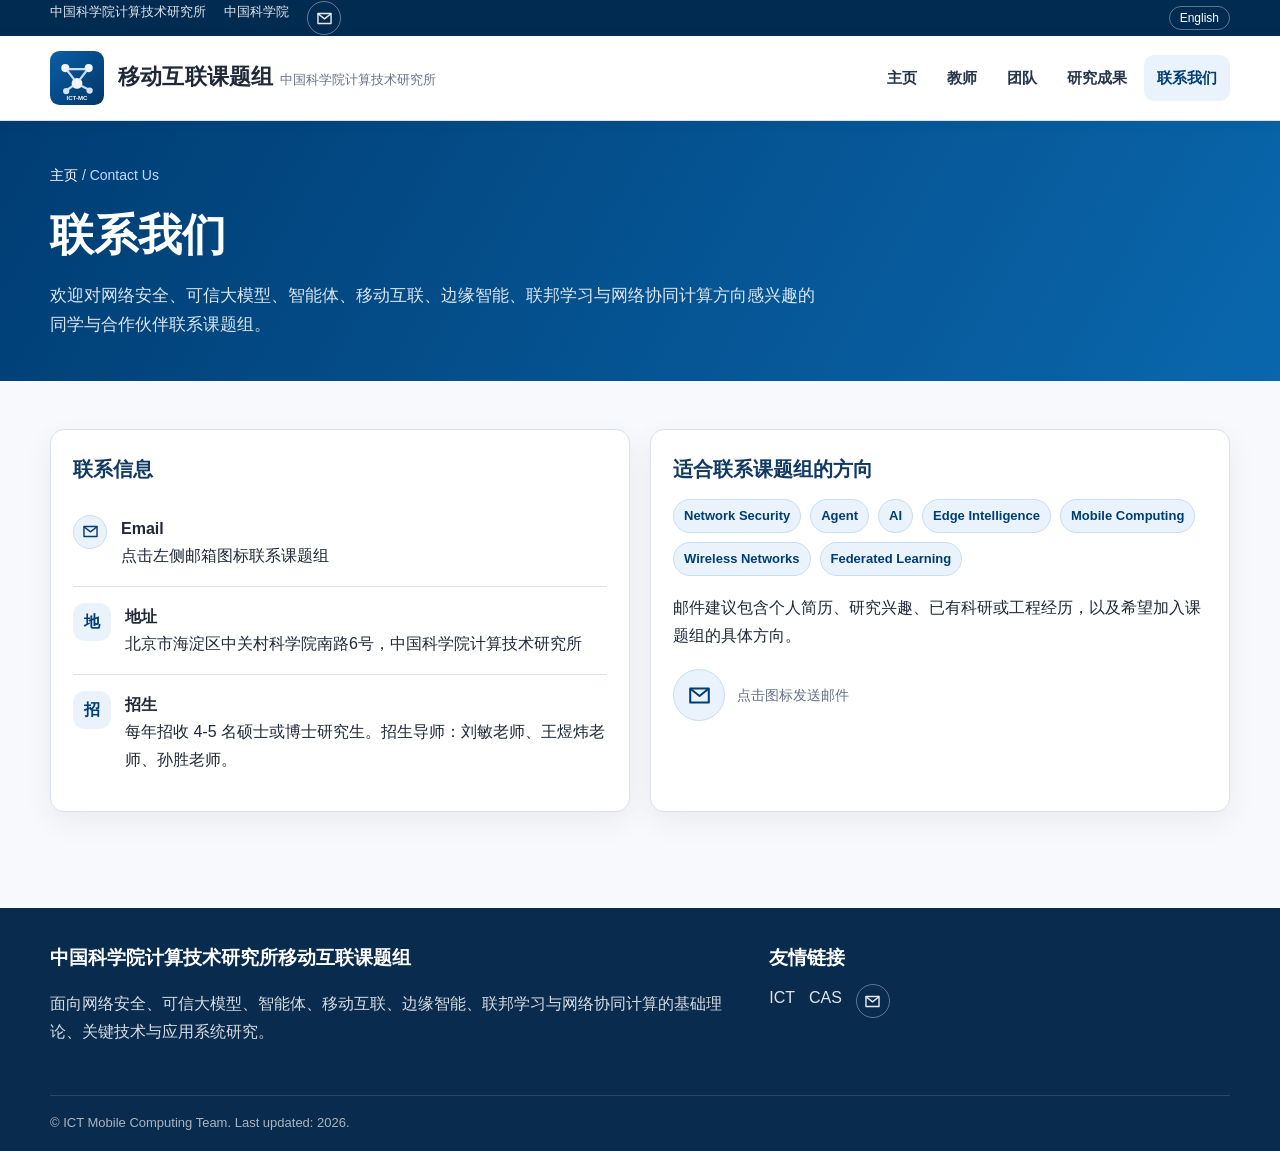
==== contact.html @ 2c38e971 "Update lab website" ====
<!doctype html>
<html lang="zh-CN" data-lang="zh-CN">
<head>
  <meta charset="utf-8">
  <meta name="viewport" content="width=device-width, initial-scale=1">
  <meta name="description" content="联系中国科学院计算技术研究所移动互联课题组">
  <title>Contact Us | ICT Mobile Computing Team</title>
  <script>
    (function () {
      try {
        var saved = localStorage.getItem("ictmc-lang");
        document.documentElement.setAttribute("data-lang", saved === "en" ? "en" : "zh-CN");
        document.documentElement.lang = saved === "en" ? "en" : "zh-CN";
      } catch (e) {
        document.documentElement.setAttribute("data-lang", "zh-CN");
      }
    })();
  </script>
  <link rel="stylesheet" href="assets/css/site.css">
</head>
<body data-page="contact">
  <div class="topbar">
    <div class="topbar-inner">
      <div class="top-links">
        <a href="https://www.ict.ac.cn/" target="_blank" rel="noopener">中国科学院计算技术研究所</a>
        <a href="https://www.cas.cn/" target="_blank" rel="noopener">中国科学院</a>
        <a class="mail-icon-link" href="mailto:gzbww2024@163.com" aria-label="发送邮件 / Send email" title="发送邮件 / Send email">
          <svg viewBox="0 0 24 24" aria-hidden="true" focusable="false"><path d="M3.75 5.75h16.5v12.5H3.75z" fill="none" stroke="currentColor" stroke-width="1.8" stroke-linejoin="round"/><path d="m4.25 6.25 7.75 6.2 7.75-6.2" fill="none" stroke="currentColor" stroke-width="1.8" stroke-linecap="round" stroke-linejoin="round"/></svg>
        </a>
      </div>
      <button class="lang-toggle" type="button" data-lang-toggle>English</button>
    </div>
  </div>

  <header class="site-header">
  <div class="header-inner">
    <a class="brand" href="index.html">
      <img class="brand-mark" src="assets/img/lab-mark.svg" alt="ICT Mobile Computing Team logo">
      <span>
        <span class="brand-name">
          <span class="lang-zh">移动互联课题组</span>
          <span class="lang-en">ICT Mobile Computing Team</span>
        </span>
        <span class="brand-sub">
          <span class="lang-zh">中国科学院计算技术研究所</span>
          <span class="lang-en">Institute of Computing Technology, CAS</span>
        </span>
      </span>
    </a>

    <button class="menu-toggle" type="button" data-menu-toggle aria-expanded="false">
      Menu
    </button>

    <nav class="nav" aria-label="Main Navigation">
      <a data-page="home" href="index.html">
        <span class="lang-zh">主页</span>
        <span class="lang-en">Home</span>
      </a>

      <a data-page="teachers" href="teachers.html">
        <span class="lang-zh">教师</span>
        <span class="lang-en">Teachers</span>
      </a>

      <a data-page="group" href="group.html">
        <span class="lang-zh">团队</span>
        <span class="lang-en">Group</span>
      </a>

      <a data-page="publications" href="publications.html">
        <span class="lang-zh">研究成果</span>
        <span class="lang-en">Publications</span>
      </a>

      <a data-page="contact" href="contact.html">
        <span class="lang-zh">联系我们</span>
        <span class="lang-en">Contact Us</span>
      </a>
    </nav>
  </div>
</header>

  <main>
    <section class="page-hero">
      <div class="container">
        <div class="breadcrumb"><a href="index.html"><span class="lang-zh">主页</span><span class="lang-en">Home</span></a> / Contact Us</div>
        <h1><span class="lang-zh">联系我们</span><span class="lang-en">Contact Us</span></h1>
        <p><span class="lang-zh">欢迎对网络安全、可信大模型、智能体、移动互联、边缘智能、联邦学习与网络协同计算方向感兴趣的同学与合作伙伴联系课题组。</span><span class="lang-en">Students and collaborators interested in cybersecurity, trustworthy AI, intelligent agents, mobile computing, edge intelligence, federated learning, and networked collaborative systems are welcome to contact us.</span></p>
      </div>
    </section>

    <section class="section">
      <div class="container contact-grid">
        <article class="card">
          <div class="card-body">
            <h3><span class="lang-zh">联系信息</span><span class="lang-en">Contact Information</span></h3>
            <div class="contact-item">
              <a class="contact-icon mail-icon-link" href="mailto:gzbww2024@163.com" aria-label="发送邮件 / Send email" title="发送邮件 / Send email">
                <svg viewBox="0 0 24 24" aria-hidden="true" focusable="false"><path d="M3.75 5.75h16.5v12.5H3.75z" fill="none" stroke="currentColor" stroke-width="1.8" stroke-linejoin="round"/><path d="m4.25 6.25 7.75 6.2 7.75-6.2" fill="none" stroke="currentColor" stroke-width="1.8" stroke-linecap="round" stroke-linejoin="round"/></svg>
              </a>
              <div>
                <strong>Email</strong><br>
                <span class="lang-zh">点击左侧邮箱图标联系课题组</span><span class="lang-en">Click the envelope icon to contact the team.</span>
              </div>
            </div>
            <div class="contact-item">
              <div class="contact-icon">地</div>
              <div><strong><span class="lang-zh">地址</span><span class="lang-en">Address</span></strong><br><span class="lang-zh">北京市海淀区中关村科学院南路6号，中国科学院计算技术研究所</span><span class="lang-en">Institute of Computing Technology, Chinese Academy of Sciences, No. 6 Kexueyuan South Road, Zhongguancun, Haidian District, Beijing</span></div>
            </div>
            <div class="contact-item">
              <div class="contact-icon">招</div>
              <div><strong><span class="lang-zh">招生</span><span class="lang-en">Admissions</span></strong><br><span class="lang-zh">每年招收 4-5 名硕士或博士研究生。招生导师：刘敏老师、王煜炜老师、孙胜老师。</span><span class="lang-en">The team recruits 4-5 master or PhD students each year. Advisors: Prof. Min Liu, Prof. Yuwei Wang, and Prof. Sheng Sun.</span></div>
            </div>
          </div>
        </article>

        <article class="card">
          <div class="card-body">
            <h3><span class="lang-zh">适合联系课题组的方向</span><span class="lang-en">Topics of Interest</span></h3>
            <div class="tag-list">
                <span class="tag">Network Security</span>
                <span class="tag">Agent</span>
                <span class="tag">AI</span>
                
                <span class="tag">Edge Intelligence</span>
                <span class="tag">Mobile Computing</span>
                <span class="tag">Wireless Networks</span>
                <span class="tag">Federated Learning</span>
            </div>
            <p style="margin-top:18px"><span class="lang-zh">邮件建议包含个人简历、研究兴趣、已有科研或工程经历，以及希望加入课题组的具体方向。</span><span class="lang-en">An inquiry email is encouraged to include your CV, research interests, prior research or engineering experience, and the specific direction you hope to work on.</span></p>
            <div class="mail-action">
              <a class="mail-icon-link mail-icon-large" href="mailto:gzbww2024@163.com" aria-label="发送邮件 / Send email" title="发送邮件 / Send email">
                <svg viewBox="0 0 24 24" aria-hidden="true" focusable="false"><path d="M3.75 5.75h16.5v12.5H3.75z" fill="none" stroke="currentColor" stroke-width="1.8" stroke-linejoin="round"/><path d="m4.25 6.25 7.75 6.2 7.75-6.2" fill="none" stroke="currentColor" stroke-width="1.8" stroke-linecap="round" stroke-linejoin="round"/></svg>
              </a>
              <p class="mail-hint"><span class="lang-zh">点击图标发送邮件</span><span class="lang-en">Click the icon to send an email.</span></p>
            </div>
          </div>
        </article>
      </div>
    </section>
  </main>

   <footer class="footer"><div class="footer-inner"><div><h3><span class="lang-zh">中国科学院计算技术研究所移动互联课题组</span><span class="lang-en">ICT Mobile Computing Team</span></h3><p><span class="lang-zh">面向网络安全、可信大模型、智能体、移动互联、边缘智能、联邦学习与网络协同计算的基础理论、关键技术与应用系统研究。</span><span class="lang-en">Research on cybersecurity
 trustworthy artificial intelligence, intelligent agents, mobile computing, edge intelligence, federated learning, and networked collaborative systems.</span></p></div><div><h3><span class="lang-zh">友情链接</span><span class="lang-en">Links</span></h3><div class="footer-links"><a href="https://www.ict.ac.cn/" target="_blank" rel="noopener">ICT</a><a href="https://www.cas.cn/" target="_blank" rel="noopener">CAS</a><a class="mail-icon-link" href="mailto:liumin@ict.ac.cn" aria-label="发送邮件 / Send email" title="发送邮件 / Send email"><svg viewBox="0 0 24 24" aria-hidden="true" focusable="false"><path d="M3.75 5.75h16.5v12.5H3.75z" fill="none" stroke="currentColor" stroke-width="1.8" stroke-linejoin="round"/><path d="m4.25 6.25 7.75 6.2 7.75-6.2" fill="none" stroke="currentColor" stroke-width="1.8" stroke-linecap="round" stroke-linejoin="round"/></svg></a></div></div></div><div class="container copyright">© ICT Mobile Computing Team. Last updated: 2026.</div></footer>

  <script src="assets/js/main.js"></script>
</body>
</html>
---- assets/css/site.css ----
:root {
  --ict-blue: #003d73;
  --ict-blue-2: #075a9d;
  --ict-blue-3: #eaf3fb;
  --ict-red: #b42318;
  --ink: #1f2937;
  --muted: #667085;
  --line: #d9e2ec;
  --paper: #ffffff;
  --soft: #f5f8fb;
  --shadow: 0 18px 45px rgba(15, 23, 42, .10);
  --radius: 14px;
  --max: 1180px;
}

* { box-sizing: border-box; }
html { scroll-behavior: smooth; }
body {
  margin: 0;
  color: var(--ink);
  background: #f7f9fc;
  font-family: "Noto Sans SC", "Microsoft YaHei", "PingFang SC", Arial, Helvetica, sans-serif;
  line-height: 1.72;
}
a { color: var(--ict-blue-2); text-decoration: none; }
a:hover { color: var(--ict-red); }
img { max-width: 100%; display: block; }

.lang-en { display: none !important; }
.lang-zh { display: inline !important; }
html[data-lang="en"] .lang-zh { display: none !important; }
html[data-lang="en"] .lang-en { display: inline !important; }
html[data-lang="zh-CN"] .lang-en { display: none !important; }
html[data-lang="zh-CN"] .lang-zh { display: inline !important; }

.topbar {
  background: #022b52;
  color: rgba(255,255,255,.88);
  font-size: 13px;
}
.topbar-inner, .header-inner, .container, .footer-inner {
  width: min(var(--max), calc(100% - 36px));
  margin: 0 auto;
}
.topbar-inner {
  display: flex;
  align-items: center;
  justify-content: space-between;
  min-height: 36px;
  gap: 16px;
}
.top-links { display: flex; flex-wrap: wrap; gap: 18px; }
.top-links a { color: rgba(255,255,255,.88); }
.top-links a:hover { color: #fff; }
.lang-toggle {
  border: 1px solid rgba(255,255,255,.35);
  color: #fff;
  background: transparent;
  padding: 4px 10px;
  border-radius: 999px;
  cursor: pointer;
  font-size: 12px;
}

.site-header {
  background: var(--paper);
  border-bottom: 1px solid var(--line);
  position: sticky;
  top: 0;
  z-index: 50;
  box-shadow: 0 2px 16px rgba(15, 23, 42, .04);
}
.header-inner {
  display: flex;
  align-items: center;
  justify-content: space-between;
  gap: 18px;
  min-height: 84px;
}
.brand { display: flex; align-items: center; gap: 14px; color: var(--ink); }
.brand-mark { width: 54px; height: 54px; flex: 0 0 auto; }
.brand-name { font-weight: 800; font-size: 22px; line-height: 1.18; letter-spacing: .2px; }
.brand-sub { color: var(--muted); font-size: 13px; margin-top: 3px; }
.nav { display: flex; align-items: center; gap: 4px; }
.nav a {
  color: #26364a;
  font-weight: 700;
  padding: 10px 13px;
  border-radius: 10px;
  font-size: 15px;
}
.nav a:hover, .nav a.active { background: var(--ict-blue-3); color: var(--ict-blue); }
.menu-toggle { display: none; border: 0; background: var(--ict-blue); color: #fff; padding: 8px 11px; border-radius: 10px; }

.hero {
  background:
    linear-gradient(120deg, rgba(0, 61, 115, .96), rgba(7, 90, 157, .88)),
    radial-gradient(circle at top right, rgba(255,255,255,.18), transparent 32%);
  color: #fff;
  padding: 58px 0 42px;
}
.hero-grid {
  display: grid;
  grid-template-columns: 1.5fr .8fr;
  gap: 34px;
  align-items: center;
}
.eyebrow { color: #bfdbfe; font-weight: 800; letter-spacing: .12em; text-transform: uppercase; font-size: 13px; }
.hero h1 { margin: 10px 0 14px; font-size: clamp(32px, 5vw, 55px); line-height: 1.12; }
.hero p { color: rgba(255,255,255,.88); font-size: 18px; margin: 0 0 24px; }
.hero-actions { display: flex; gap: 14px; flex-wrap: wrap; }
.button {
  display: inline-flex;
  align-items: center;
  justify-content: center;
  gap: 8px;
  padding: 11px 18px;
  border-radius: 999px;
  font-weight: 800;
  border: 1px solid transparent;
}
.button.primary { background: #fff; color: var(--ict-blue); }
.button.primary:hover { color: var(--ict-red); }
.button.secondary { color: #fff; border-color: rgba(255,255,255,.45); }
.button.secondary:hover { background: rgba(255,255,255,.12); color: #fff; }
.hero-panel {
  background: rgba(255,255,255,.12);
  border: 1px solid rgba(255,255,255,.22);
  border-radius: 20px;
  padding: 22px;
  box-shadow: var(--shadow);
  backdrop-filter: blur(10px);
}
.stat-grid { display: grid; grid-template-columns: repeat(2, 1fr); gap: 12px; }
.stat {
  background: rgba(255,255,255,.13);
  border-radius: 15px;
  padding: 16px;
}
.stat strong { display: block; font-size: 27px; line-height: 1.1; }
.stat span { color: rgba(255,255,255,.82); font-size: 13px; }
.hero-photo-panel {
  padding: 14px;
  overflow: hidden;
}

.hero-photo {
  margin: 0;
  position: relative;
  border-radius: 17px;
  overflow: hidden;
  background: rgba(255,255,255,.08);
}

.hero-photo img {
  width: 100%;
  aspect-ratio: 4 / 3;
  object-fit: cover;
  object-position: center;
  border-radius: 17px;
}

.hero-photo figcaption {
  position: absolute;
  left: 14px;
  bottom: 14px;
  display: inline-flex;
  align-items: center;
  padding: 6px 11px;
  border-radius: 999px;
  background: rgba(2, 43, 82, .72);
  color: #fff;
  font-size: 13px;
  font-weight: 800;
  backdrop-filter: blur(8px);
}
.section { padding: 48px 0; }
.section-title {
  display: flex;
  align-items: end;
  justify-content: space-between;
  gap: 20px;
  margin-bottom: 20px;
  border-bottom: 3px solid var(--ict-blue);
  padding-bottom: 10px;
}
.section-title h2 { margin: 0; color: var(--ict-blue); font-size: 27px; line-height: 1.25; }
.section-title p { margin: 0; color: var(--muted); font-size: 14px; }

.two-col { display: grid; grid-template-columns: 1.55fr .85fr; gap: 24px; align-items: start; }
.card {
  background: var(--paper);
  border: 1px solid var(--line);
  border-radius: var(--radius);
  box-shadow: 0 10px 30px rgba(15, 23, 42, .06);
}
.card-body { padding: 22px; }
.card h3 { margin: 0 0 12px; color: #123a63; font-size: 20px; }
.card p { margin-top: 0; }

.news-list, .publication-list, .people-list { list-style: none; padding: 0; margin: 0; }
.news-list li {
  display: grid;
  grid-template-columns: 92px 1fr;
  gap: 14px;
  padding: 15px 0;
  border-bottom: 1px solid var(--line);
}
.news-list li:last-child { border-bottom: 0; }
.news-date {
  display: flex;
  flex-direction: column;
  align-items: center;
  justify-content: center;
  background: var(--ict-blue-3);
  color: var(--ict-blue);
  border-radius: 12px;
  min-height: 62px;
  font-weight: 800;
}
.news-date small { font-size: 12px; color: var(--muted); }
.news-title { font-weight: 800; color: #1d3557; }
.news-desc { color: var(--muted); font-size: 14px; margin-top: 2px; }

.side-block + .side-block { margin-top: 18px; }
.tag-list { display: flex; flex-wrap: wrap; gap: 9px; }
.tag {
  background: var(--ict-blue-3);
  color: var(--ict-blue);
  border: 1px solid #c7def1;
  border-radius: 999px;
  padding: 5px 10px;
  font-size: 13px;
  font-weight: 700;
}

.feature-grid { display: grid; grid-template-columns: repeat(3, 1fr); gap: 18px; }
.feature-card { padding: 22px; min-height: 210px; }
.feature-icon {
  width: 42px;
  height: 42px;
  border-radius: 12px;
  background: var(--ict-blue-3);
  display: grid;
  place-items: center;
  color: var(--ict-blue);
  font-weight: 900;
  margin-bottom: 14px;
}

.page-hero {
  background: linear-gradient(120deg, #003d73, #0a67ad);
  color: #fff;
  padding: 42px 0;
}
.page-hero h1 { margin: 0 0 8px; font-size: clamp(30px, 4vw, 44px); }
.page-hero p { margin: 0; color: rgba(255,255,255,.86); font-size: 17px; max-width: 780px; }
.breadcrumb { color: #bfdbfe; font-size: 14px; margin-bottom: 10px; }
.breadcrumb a { color: #fff; }

.teacher-grid { display: grid; grid-template-columns: repeat(2, 1fr); gap: 18px; }
.teacher-card { padding: 22px; display: grid; grid-template-columns: 72px 1fr; gap: 18px; align-items: start; }
.avatar {
  width: 72px;
  height: 72px;
  border-radius: 16px;
  background: linear-gradient(135deg, var(--ict-blue), #4e9bd4);
  color: #fff;
  display: grid;
  place-items: center;
  font-weight: 900;
  font-size: 24px;
}
.role { color: var(--ict-red); font-weight: 800; font-size: 14px; }
.meta { color: var(--muted); font-size: 14px; }

.group-grid { display: grid; grid-template-columns: 1fr 1fr; gap: 18px; }
.people-list li { padding: 10px 0; border-bottom: 1px dashed var(--line); }
.people-list li:last-child { border-bottom: 0; }
.people-name { font-weight: 800; color: #243b53; }

.pub-year { color: var(--ict-blue); font-size: 23px; margin: 28px 0 12px; }
.publication-item {
  padding: 18px 0;
  border-bottom: 1px solid var(--line);
}
.publication-item:last-child { border-bottom: 0; }
.pub-title { font-weight: 900; color: #17324d; font-size: 16px; }
.pub-authors { color: var(--muted); font-size: 14px; margin: 4px 0; }
.pub-venue { color: var(--ict-red); font-weight: 800; font-size: 14px; }

.contact-grid { display: grid; grid-template-columns: 1fr 1fr; gap: 20px; }
.contact-item { display: flex; gap: 14px; padding: 16px 0; border-bottom: 1px solid var(--line); }
.contact-item:last-child { border-bottom: 0; }
.contact-icon { width: 38px; height: 38px; border-radius: 12px; background: var(--ict-blue-3); display: grid; place-items: center; color: var(--ict-blue); font-weight: 900; flex: 0 0 auto; }

.footer {
  background: #092b4d;
  color: rgba(255,255,255,.84);
  margin-top: 48px;
}
.footer-inner { padding: 34px 0; display: grid; grid-template-columns: 1.2fr .8fr; gap: 28px; }
.footer h3 { color: #fff; margin: 0 0 10px; }
.footer a { color: rgba(255,255,255,.88); }
.footer a:hover { color: #fff; }
.footer-links { display: flex; flex-wrap: wrap; gap: 14px; }
.copyright { border-top: 1px solid rgba(255,255,255,.13); padding: 16px 0; color: rgba(255,255,255,.65); font-size: 13px; }

@media (max-width: 900px) {
  .header-inner { min-height: 72px; }
  .menu-toggle { display: inline-flex; }
  .nav {
    display: none;
    position: absolute;
    top: 72px;
    left: 18px;
    right: 18px;
    background: #fff;
    border: 1px solid var(--line);
    border-radius: 14px;
    box-shadow: var(--shadow);
    padding: 10px;
    flex-direction: column;
    align-items: stretch;
  }
  .nav.open { display: flex; }
  .nav a { display: block; }
  .hero-grid, .two-col, .contact-grid, .footer-inner { grid-template-columns: 1fr; }
  .feature-grid, .teacher-grid, .group-grid { grid-template-columns: 1fr; }
}

@media (max-width: 560px) {
  .hero-photo-panel { padding: 10px; }
  .hero-photo figcaption { left: 10px; bottom: 10px; }
  .topbar-inner { align-items: flex-start; flex-direction: column; padding: 8px 0; }
  .brand-name { font-size: 18px; }
  .brand-sub { display: none; }
  .hero { padding: 40px 0 32px; }
  .stat-grid { grid-template-columns: 1fr; }
  .news-list li { grid-template-columns: 1fr; }
  .section-title { display: block; }
  .teacher-card { grid-template-columns: 1fr; }
}
.card .button.primary, .page-hero + .section .button.primary { background: var(--ict-blue); color: #fff; }
.card .button.primary:hover, .page-hero + .section .button.primary:hover { background: var(--ict-red); color: #fff; }

.mail-icon-link {
  width: 34px;
  height: 34px;
  display: inline-grid;
  place-items: center;
  border-radius: 999px;
  color: inherit;
  border: 1px solid currentColor;
  line-height: 1;
  flex: 0 0 auto;
}
.mail-icon-link svg {
  width: 19px;
  height: 19px;
  display: block;
}
.topbar .mail-icon-link {
  color: rgba(255,255,255,.9);
  border-color: rgba(255,255,255,.38);
}
.topbar .mail-icon-link:hover {
  color: #fff;
  background: rgba(255,255,255,.12);
}
.footer .mail-icon-link {
  color: rgba(255,255,255,.9);
  border-color: rgba(255,255,255,.35);
}
.footer .mail-icon-link:hover {
  color: #fff;
  background: rgba(255,255,255,.10);
}
.contact-icon.mail-icon-link {
  color: var(--ict-blue);
  border-color: #c7def1;
}
.contact-icon.mail-icon-link:hover {
  color: #fff;
  background: var(--ict-blue);
}
.mail-action {
  margin-top: 20px;
  display: flex;
  align-items: center;
  gap: 12px;
}
.mail-icon-large {
  width: 52px;
  height: 52px;
  color: var(--ict-blue);
  border-color: #c7def1;
  background: var(--ict-blue-3);
}
.mail-icon-large svg {
  width: 27px;
  height: 27px;
}
.mail-icon-large:hover {
  color: #fff;
  background: var(--ict-blue);
}
.mail-hint {
  margin: 0;
  color: var(--muted);
  font-size: 14px;
}
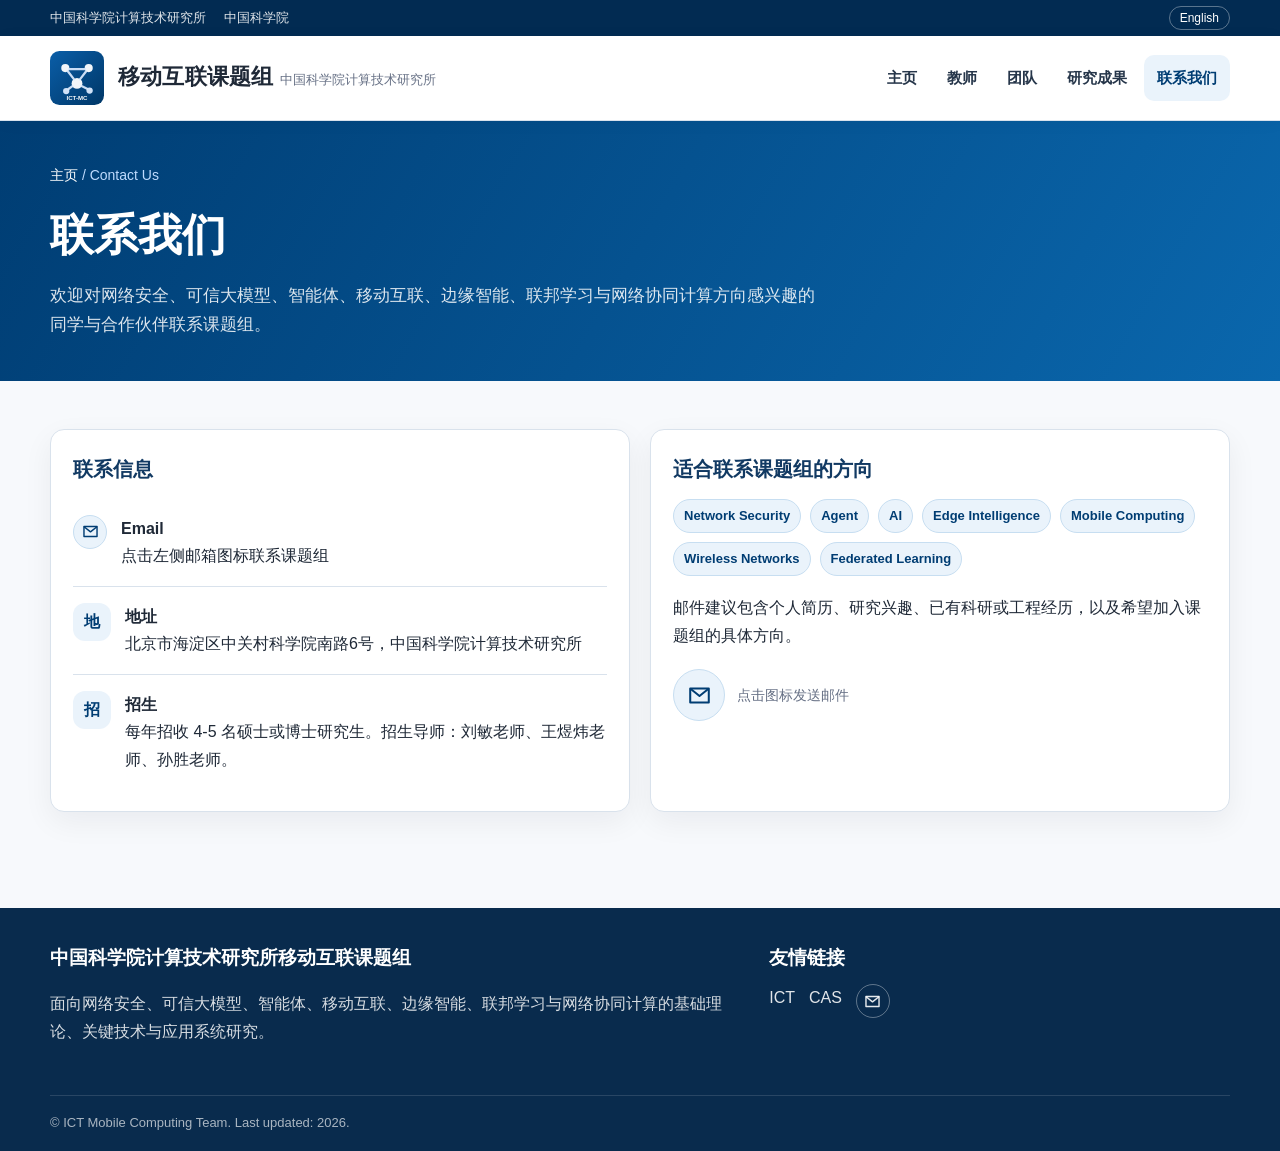
==== commit b27d6804: "Update website content" ====
--- a/contact.html
+++ b/contact.html
@@ -24,9 +24,6 @@
       <div class="top-links">
         <a href="https://www.ict.ac.cn/" target="_blank" rel="noopener">中国科学院计算技术研究所</a>
         <a href="https://www.cas.cn/" target="_blank" rel="noopener">中国科学院</a>
-        <a class="mail-icon-link" href="mailto:gzbww2024@163.com" aria-label="发送邮件 / Send email" title="发送邮件 / Send email">
-          <svg viewBox="0 0 24 24" aria-hidden="true" focusable="false"><path d="M3.75 5.75h16.5v12.5H3.75z" fill="none" stroke="currentColor" stroke-width="1.8" stroke-linejoin="round"/><path d="m4.25 6.25 7.75 6.2 7.75-6.2" fill="none" stroke="currentColor" stroke-width="1.8" stroke-linecap="round" stroke-linejoin="round"/></svg>
-        </a>
       </div>
       <button class="lang-toggle" type="button" data-lang-toggle>English</button>
     </div>
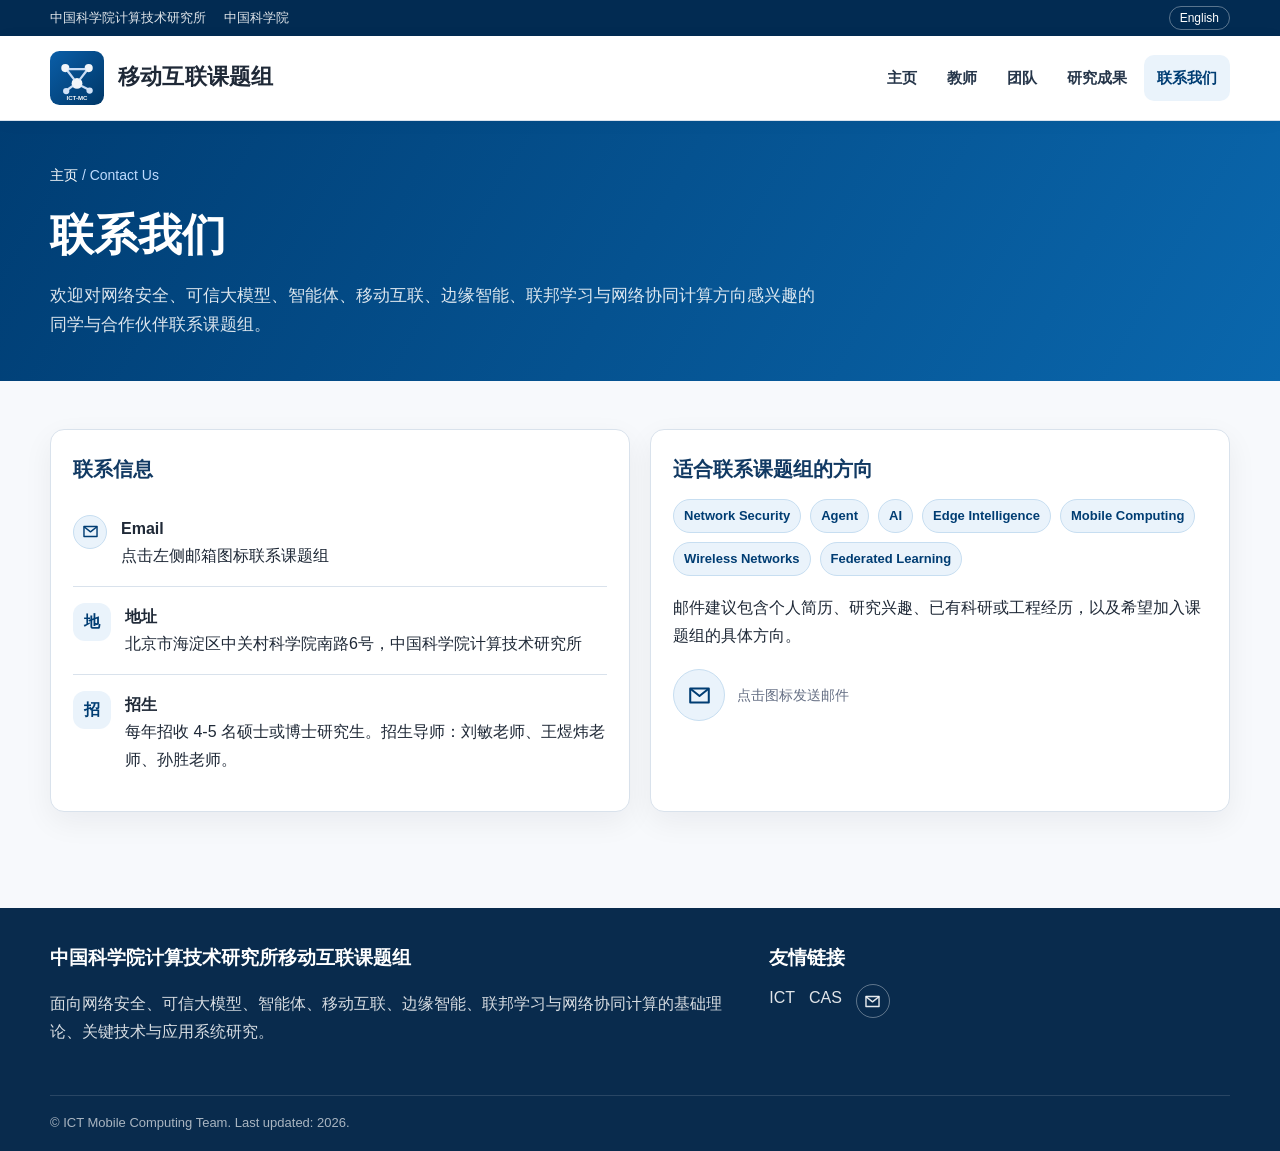
==== commit ff3b836e: "Update website content" ====
--- a/contact.html
+++ b/contact.html
@@ -38,10 +38,7 @@
           <span class="lang-zh">移动互联课题组</span>
           <span class="lang-en">ICT Mobile Computing Team</span>
         </span>
-        <span class="brand-sub">
-          <span class="lang-zh">中国科学院计算技术研究所</span>
-          <span class="lang-en">Institute of Computing Technology, CAS</span>
-        </span>
+
       </span>
     </a>
 
